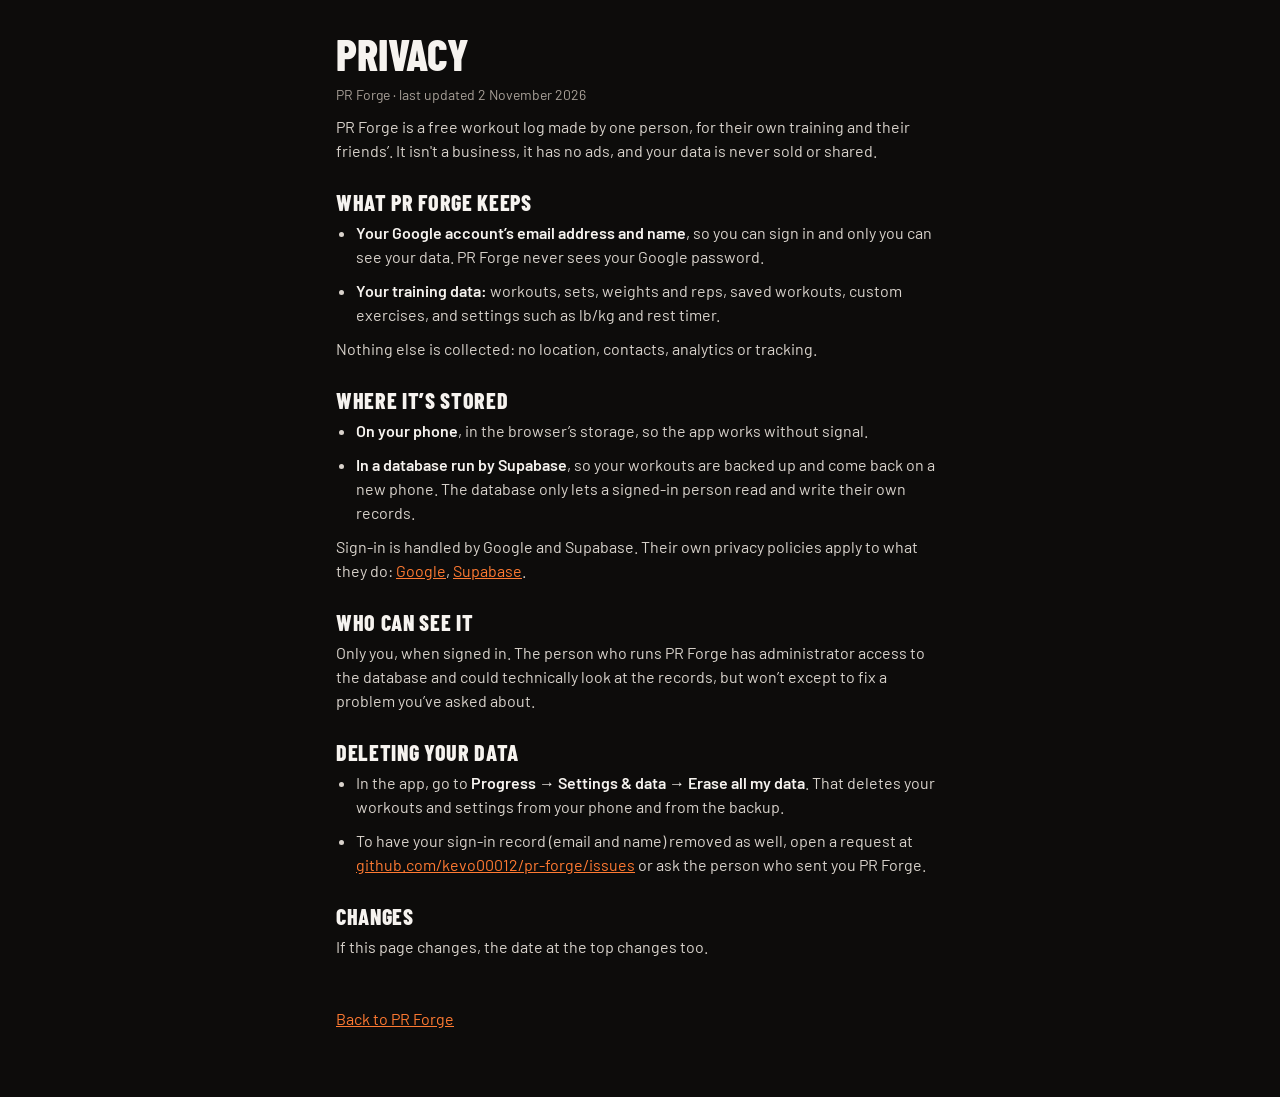
==== privacy.html @ f0b1b659 "Add privacy page for Google sign-in publishing privacy.html explains what is stored (Google email/na" ====
<!doctype html>
<html lang="en">
<head>
  <meta charset="utf-8">
  <meta name="viewport" content="width=device-width, initial-scale=1">
  <meta name="theme-color" content="#0D0C0B">
  <meta name="color-scheme" content="dark">
  <title>PR Forge privacy</title>
  <link rel="icon" type="image/png" href="icons/icon-192.png">
  <style>
    @font-face { font-family: "Barlow"; font-weight: 400; font-display: swap; src: url("fonts/barlow-latin-400-normal.woff2") format("woff2"); }
    @font-face { font-family: "Barlow"; font-weight: 600; font-display: swap; src: url("fonts/barlow-latin-600-normal.woff2") format("woff2"); }
    @font-face { font-family: "Barlow Condensed"; font-weight: 800; font-display: swap; src: url("fonts/barlow-condensed-latin-800-normal.woff2") format("woff2"); }
    :root { --bg: #0d0c0b; --text: #f6f3ef; --soft: #d9d3cc; --muted: #a8a098; --line: #2e2a26; --accent: #ff7a32; }
    * { box-sizing: border-box; }
    html, body { margin: 0; background: var(--bg); color: var(--text); font-family: "Barlow", "Helvetica Neue", Arial, sans-serif; }
    main { max-width: 640px; margin: 0 auto; padding: 32px 16px 56px; }
    h1, h2 { font-family: "Barlow Condensed", "Arial Narrow", sans-serif; font-weight: 800; text-transform: uppercase; line-height: 1; margin: 0; }
    h1 { font-size: 44px; margin-bottom: 8px; }
    h2 { font-size: 22px; letter-spacing: .03em; margin: 28px 0 8px; }
    p, li { font-size: 16px; line-height: 1.5; color: var(--soft); margin: 0 0 10px; }
    ul { padding-left: 20px; margin: 0 0 10px; }
    strong { color: var(--text); }
    a { color: var(--accent); }
    .muted { color: var(--muted); font-size: 14px; }
    .back { display: inline-block; margin-top: 28px; min-height: 44px; line-height: 44px; }
  </style>
</head>
<body>
<main>
  <h1>Privacy</h1>
  <p class="muted">PR Forge · last updated 2 November 2026</p>

  <p>PR Forge is a free workout log made by one person, for their own training and their friends’. It isn't a business, it has no ads, and your data is never sold or shared.</p>

  <h2>What PR Forge keeps</h2>
  <ul>
    <li><strong>Your Google account’s email address and name</strong>, so you can sign in and only you can see your data. PR Forge never sees your Google password.</li>
    <li><strong>Your training data:</strong> workouts, sets, weights and reps, saved workouts, custom exercises, and settings such as lb/kg and rest timer.</li>
  </ul>
  <p>Nothing else is collected: no location, contacts, analytics or tracking.</p>

  <h2>Where it’s stored</h2>
  <ul>
    <li><strong>On your phone</strong>, in the browser’s storage, so the app works without signal.</li>
    <li><strong>In a database run by Supabase</strong>, so your workouts are backed up and come back on a new phone. The database only lets a signed-in person read and write their own records.</li>
  </ul>
  <p>Sign-in is handled by Google and Supabase. Their own privacy policies apply to what they do: <a href="https://policies.google.com/privacy">Google</a>, <a href="https://supabase.com/privacy">Supabase</a>.</p>

  <h2>Who can see it</h2>
  <p>Only you, when signed in. The person who runs PR Forge has administrator access to the database and could technically look at the records, but won’t except to fix a problem you’ve asked about.</p>

  <h2>Deleting your data</h2>
  <ul>
    <li>In the app, go to <strong>Progress → Settings &amp; data → Erase all my data</strong>. That deletes your workouts and settings from your phone and from the backup.</li>
    <li>To have your sign-in record (email and name) removed as well, open a request at <a href="https://github.com/kevo00012/pr-forge/issues">github.com/kevo00012/pr-forge/issues</a> or ask the person who sent you PR Forge.</li>
  </ul>

  <h2>Changes</h2>
  <p>If this page changes, the date at the top changes too.</p>

  <a class="back" href="./">Back to PR Forge</a>
</main>
</body>
</html>
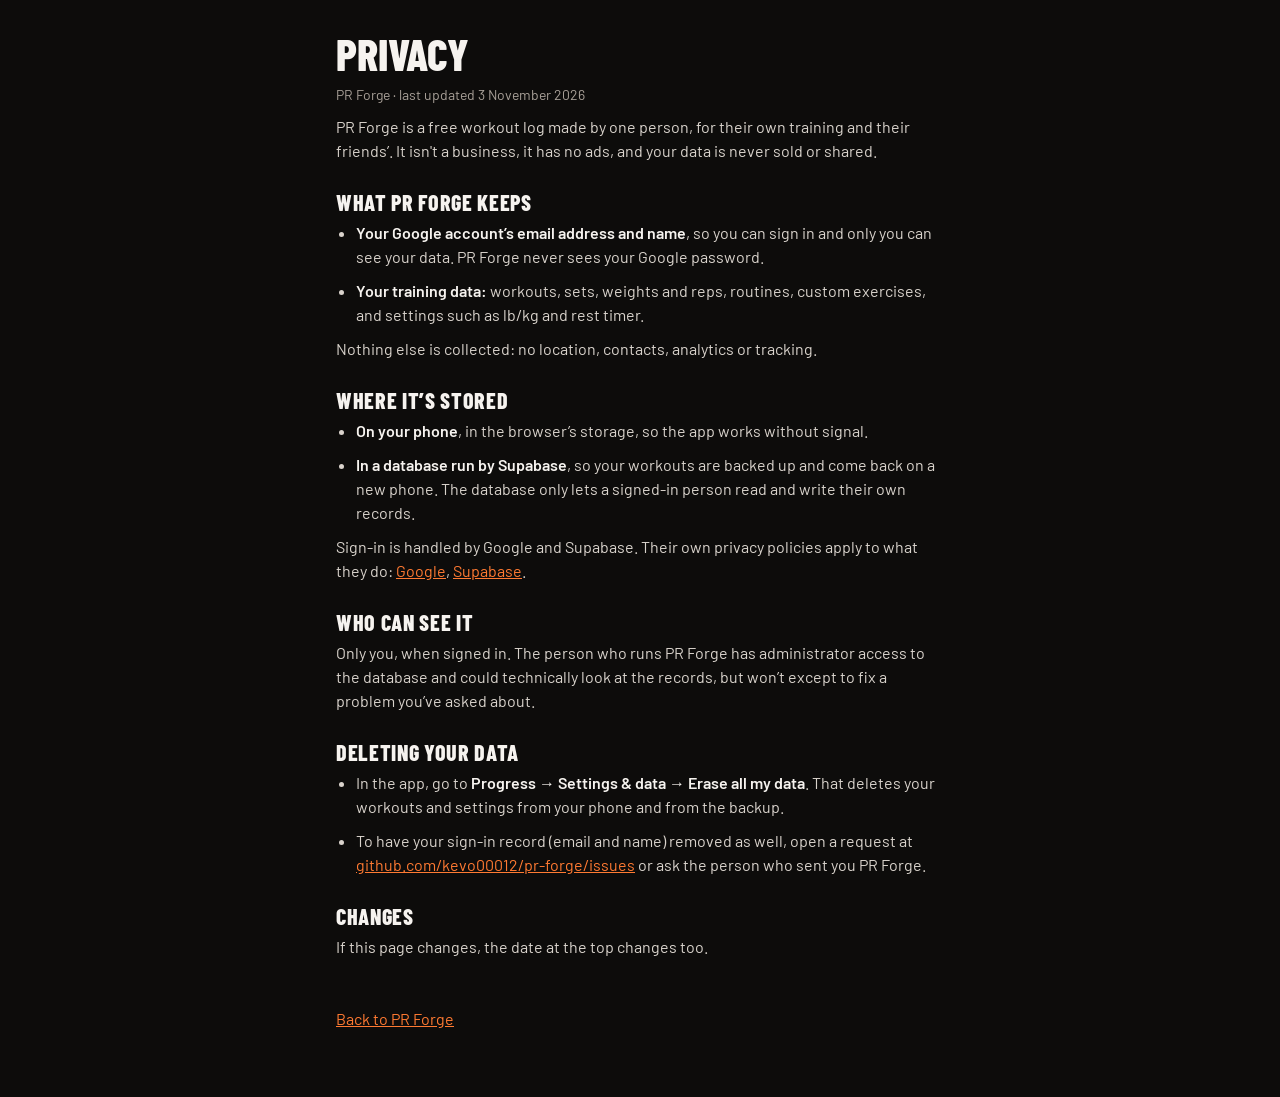
==== commit c5dd3aa8: "Reorganise the app so things are easier to find (1.6.0) From the organisation audit, all 8 changes K" ====
--- a/privacy.html
+++ b/privacy.html
@@ -29,14 +29,14 @@
 <body>
 <main>
   <h1>Privacy</h1>
-  <p class="muted">PR Forge · last updated 2 November 2026</p>
+  <p class="muted">PR Forge · last updated 3 November 2026</p>
 
   <p>PR Forge is a free workout log made by one person, for their own training and their friends’. It isn't a business, it has no ads, and your data is never sold or shared.</p>
 
   <h2>What PR Forge keeps</h2>
   <ul>
     <li><strong>Your Google account’s email address and name</strong>, so you can sign in and only you can see your data. PR Forge never sees your Google password.</li>
-    <li><strong>Your training data:</strong> workouts, sets, weights and reps, saved workouts, custom exercises, and settings such as lb/kg and rest timer.</li>
+    <li><strong>Your training data:</strong> workouts, sets, weights and reps, routines, custom exercises, and settings such as lb/kg and rest timer.</li>
   </ul>
   <p>Nothing else is collected: no location, contacts, analytics or tracking.</p>
 
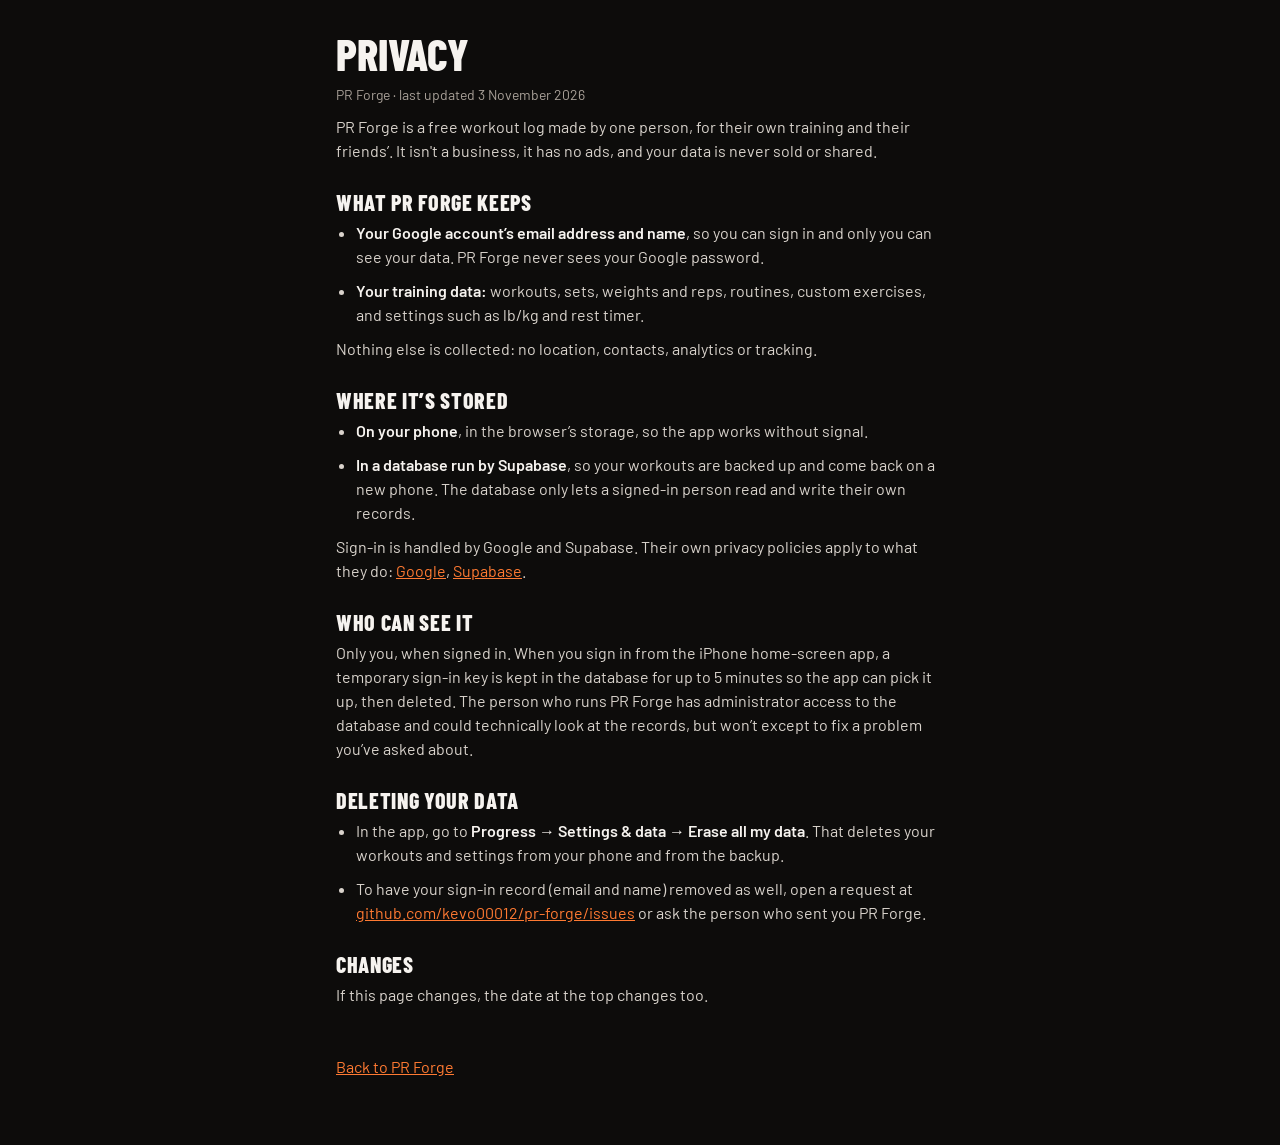
==== commit 8c79108a: "Keep the sign-in when Google finishes in iPhone's browser sheet (1.6.3) From the home-screen app, Go" ====
--- a/privacy.html
+++ b/privacy.html
@@ -48,7 +48,7 @@
   <p>Sign-in is handled by Google and Supabase. Their own privacy policies apply to what they do: <a href="https://policies.google.com/privacy">Google</a>, <a href="https://supabase.com/privacy">Supabase</a>.</p>
 
   <h2>Who can see it</h2>
-  <p>Only you, when signed in. The person who runs PR Forge has administrator access to the database and could technically look at the records, but won’t except to fix a problem you’ve asked about.</p>
+  <p>Only you, when signed in. When you sign in from the iPhone home-screen app, a temporary sign-in key is kept in the database for up to 5 minutes so the app can pick it up, then deleted. The person who runs PR Forge has administrator access to the database and could technically look at the records, but won’t except to fix a problem you’ve asked about.</p>
 
   <h2>Deleting your data</h2>
   <ul>
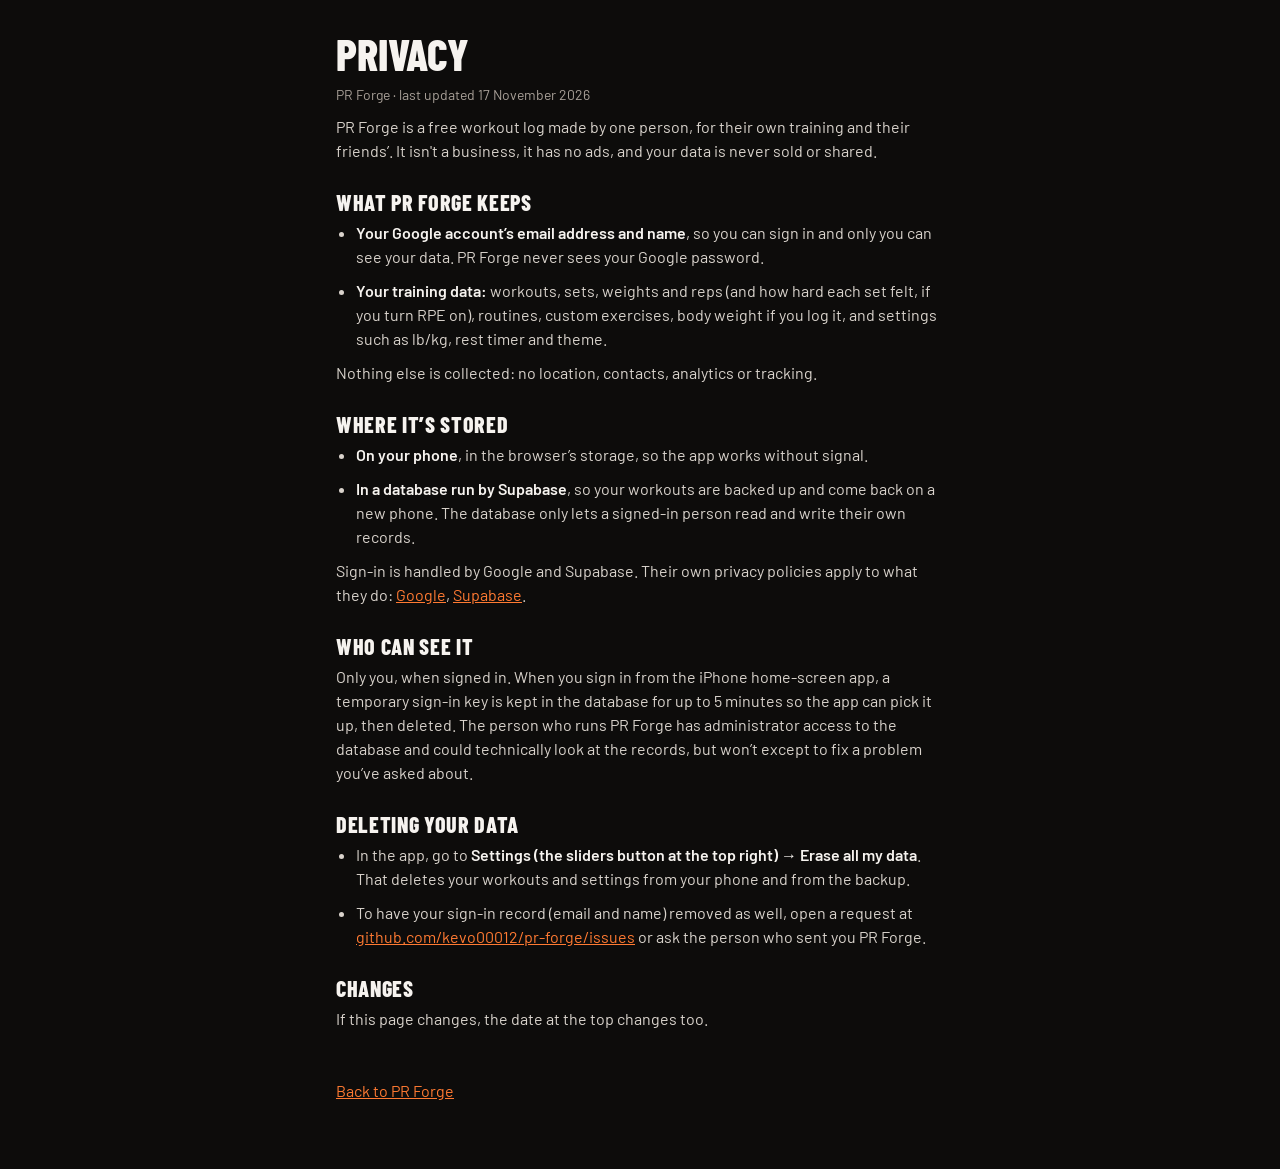
==== commit 61d42e9e: "1.8.0: CSV export, body weight, RPE, supersets, themes - Settings: Export CSV (one row per set), RPE" ====
--- a/privacy.html
+++ b/privacy.html
@@ -29,14 +29,14 @@
 <body>
 <main>
   <h1>Privacy</h1>
-  <p class="muted">PR Forge · last updated 3 November 2026</p>
+  <p class="muted">PR Forge · last updated 17 November 2026</p>
 
   <p>PR Forge is a free workout log made by one person, for their own training and their friends’. It isn't a business, it has no ads, and your data is never sold or shared.</p>
 
   <h2>What PR Forge keeps</h2>
   <ul>
     <li><strong>Your Google account’s email address and name</strong>, so you can sign in and only you can see your data. PR Forge never sees your Google password.</li>
-    <li><strong>Your training data:</strong> workouts, sets, weights and reps, routines, custom exercises, and settings such as lb/kg and rest timer.</li>
+    <li><strong>Your training data:</strong> workouts, sets, weights and reps (and how hard each set felt, if you turn RPE on), routines, custom exercises, body weight if you log it, and settings such as lb/kg, rest timer and theme.</li>
   </ul>
   <p>Nothing else is collected: no location, contacts, analytics or tracking.</p>
 
@@ -52,7 +52,7 @@
 
   <h2>Deleting your data</h2>
   <ul>
-    <li>In the app, go to <strong>Progress → Settings &amp; data → Erase all my data</strong>. That deletes your workouts and settings from your phone and from the backup.</li>
+    <li>In the app, go to <strong>Settings (the sliders button at the top right) → Erase all my data</strong>. That deletes your workouts and settings from your phone and from the backup.</li>
     <li>To have your sign-in record (email and name) removed as well, open a request at <a href="https://github.com/kevo00012/pr-forge/issues">github.com/kevo00012/pr-forge/issues</a> or ask the person who sent you PR Forge.</li>
   </ul>
 
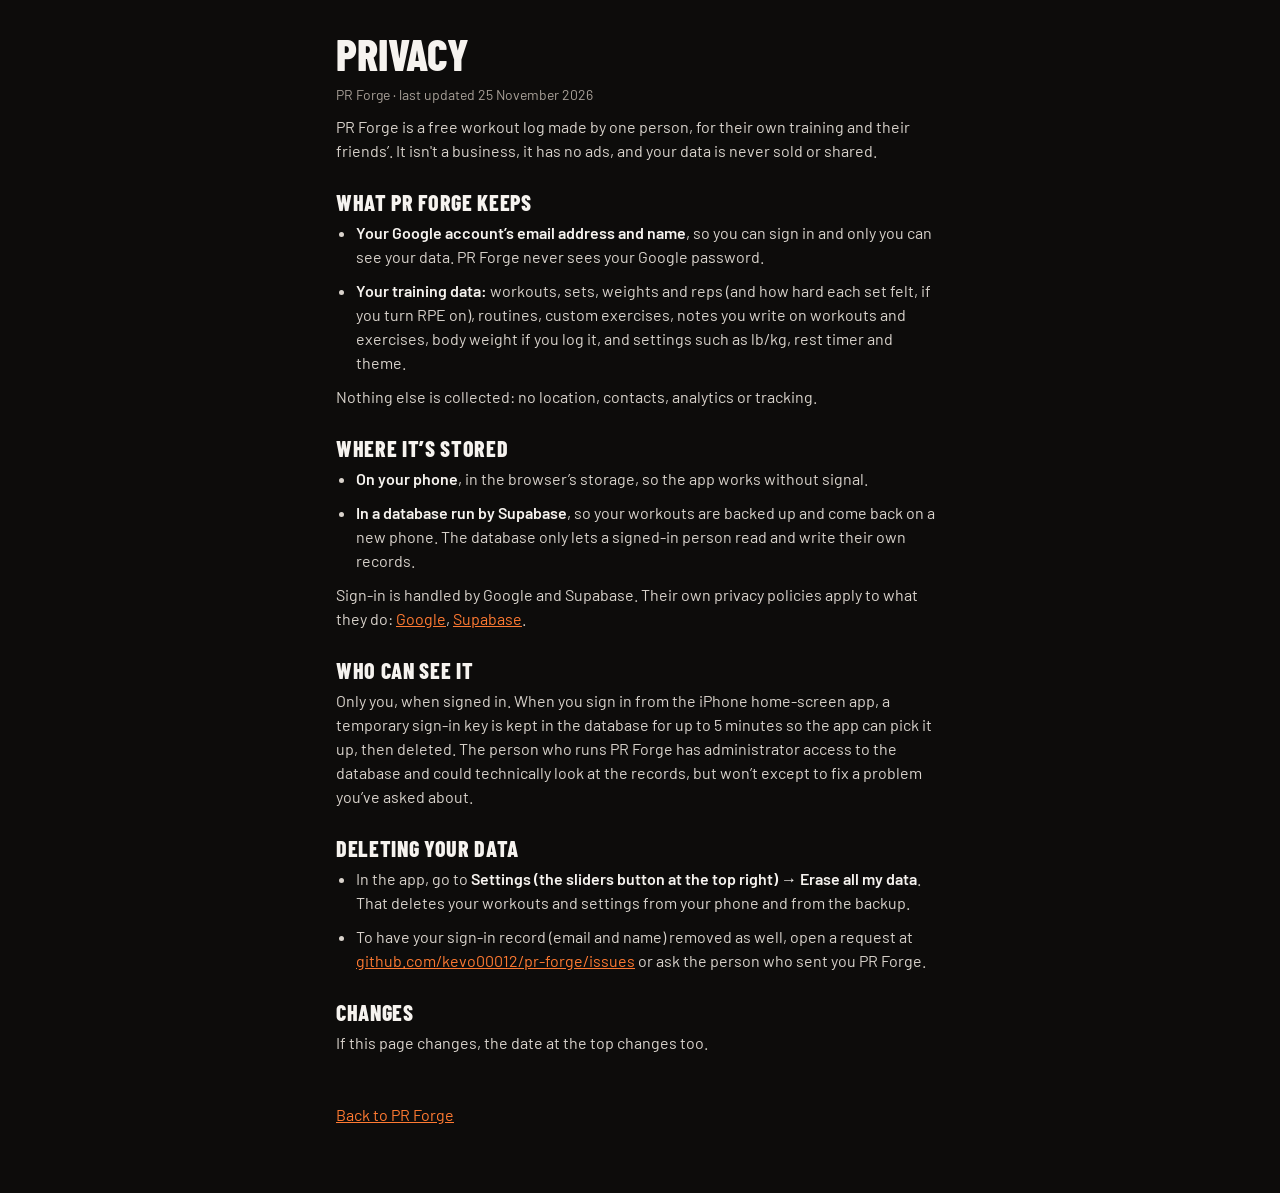
==== commit 871aa876: "2.7.0: weekly recap, Up next order, notes, rest-over sound - Today: Last week recap card (sessions, " ====
--- a/privacy.html
+++ b/privacy.html
@@ -29,14 +29,14 @@
 <body>
 <main>
   <h1>Privacy</h1>
-  <p class="muted">PR Forge · last updated 17 November 2026</p>
+  <p class="muted">PR Forge · last updated 25 November 2026</p>
 
   <p>PR Forge is a free workout log made by one person, for their own training and their friends’. It isn't a business, it has no ads, and your data is never sold or shared.</p>
 
   <h2>What PR Forge keeps</h2>
   <ul>
     <li><strong>Your Google account’s email address and name</strong>, so you can sign in and only you can see your data. PR Forge never sees your Google password.</li>
-    <li><strong>Your training data:</strong> workouts, sets, weights and reps (and how hard each set felt, if you turn RPE on), routines, custom exercises, body weight if you log it, and settings such as lb/kg, rest timer and theme.</li>
+    <li><strong>Your training data:</strong> workouts, sets, weights and reps (and how hard each set felt, if you turn RPE on), routines, custom exercises, notes you write on workouts and exercises, body weight if you log it, and settings such as lb/kg, rest timer and theme.</li>
   </ul>
   <p>Nothing else is collected: no location, contacts, analytics or tracking.</p>
 
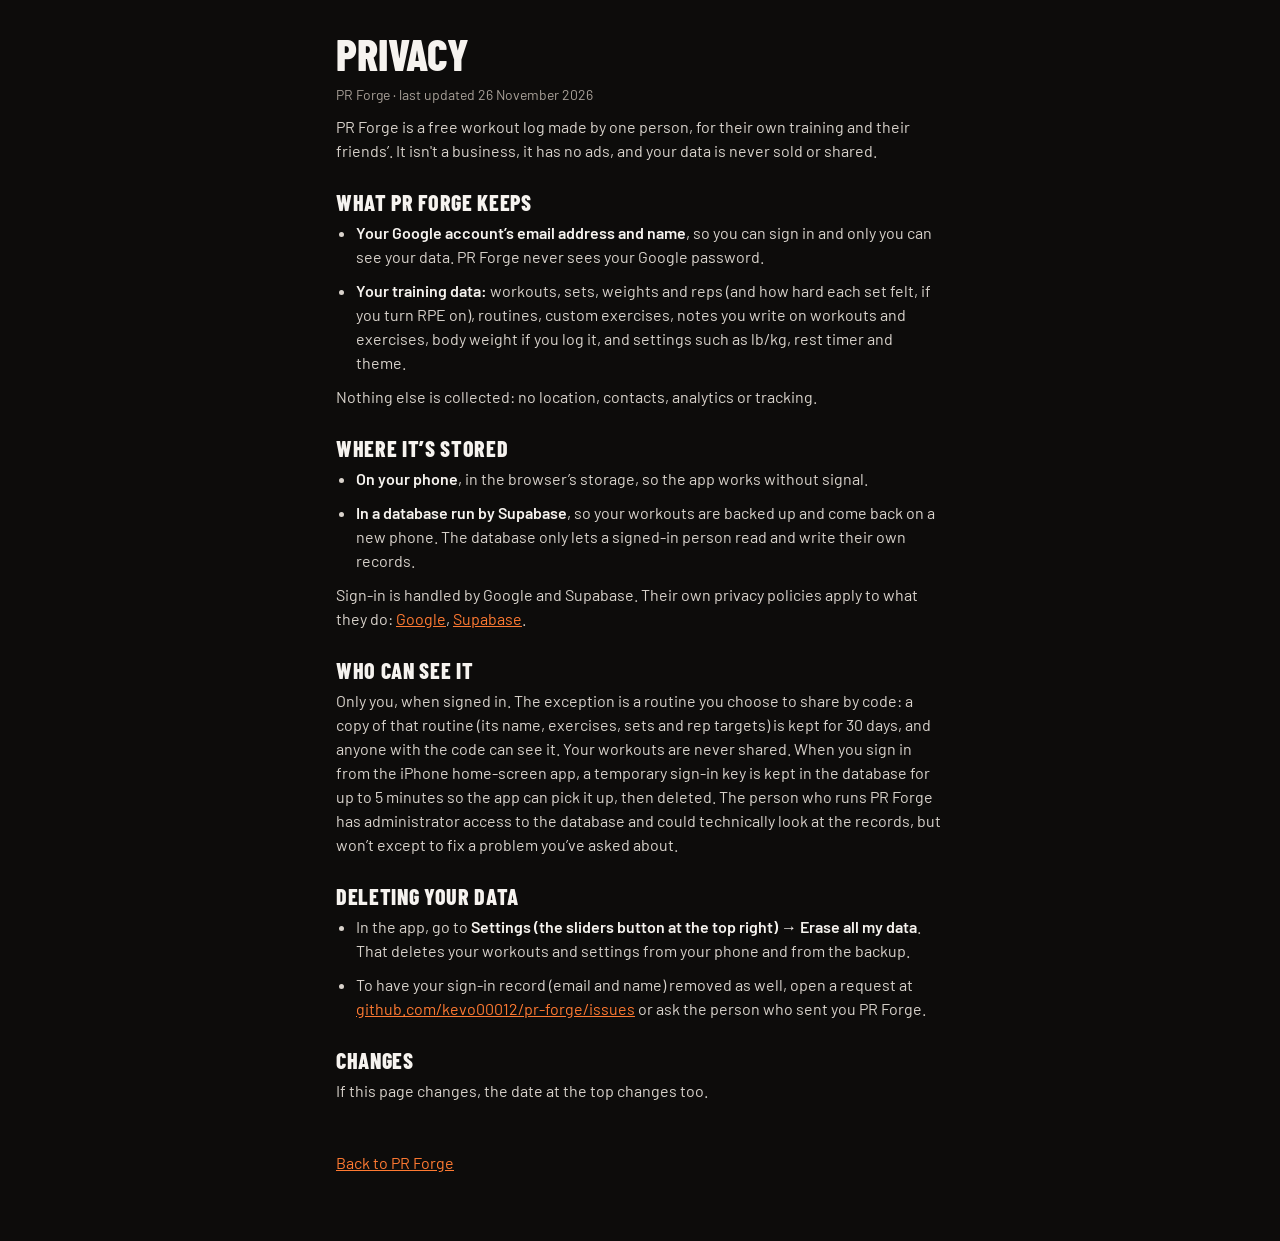
==== commit 2edfd233: "2.8.0: form cues, plates in your gym, share routines by code - Form cues for the 98 common lifts (ex" ====
--- a/privacy.html
+++ b/privacy.html
@@ -29,7 +29,7 @@
 <body>
 <main>
   <h1>Privacy</h1>
-  <p class="muted">PR Forge · last updated 25 November 2026</p>
+  <p class="muted">PR Forge · last updated 26 November 2026</p>
 
   <p>PR Forge is a free workout log made by one person, for their own training and their friends’. It isn't a business, it has no ads, and your data is never sold or shared.</p>
 
@@ -48,7 +48,7 @@
   <p>Sign-in is handled by Google and Supabase. Their own privacy policies apply to what they do: <a href="https://policies.google.com/privacy">Google</a>, <a href="https://supabase.com/privacy">Supabase</a>.</p>
 
   <h2>Who can see it</h2>
-  <p>Only you, when signed in. When you sign in from the iPhone home-screen app, a temporary sign-in key is kept in the database for up to 5 minutes so the app can pick it up, then deleted. The person who runs PR Forge has administrator access to the database and could technically look at the records, but won’t except to fix a problem you’ve asked about.</p>
+  <p>Only you, when signed in. The exception is a routine you choose to share by code: a copy of that routine (its name, exercises, sets and rep targets) is kept for 30 days, and anyone with the code can see it. Your workouts are never shared. When you sign in from the iPhone home-screen app, a temporary sign-in key is kept in the database for up to 5 minutes so the app can pick it up, then deleted. The person who runs PR Forge has administrator access to the database and could technically look at the records, but won’t except to fix a problem you’ve asked about.</p>
 
   <h2>Deleting your data</h2>
   <ul>
